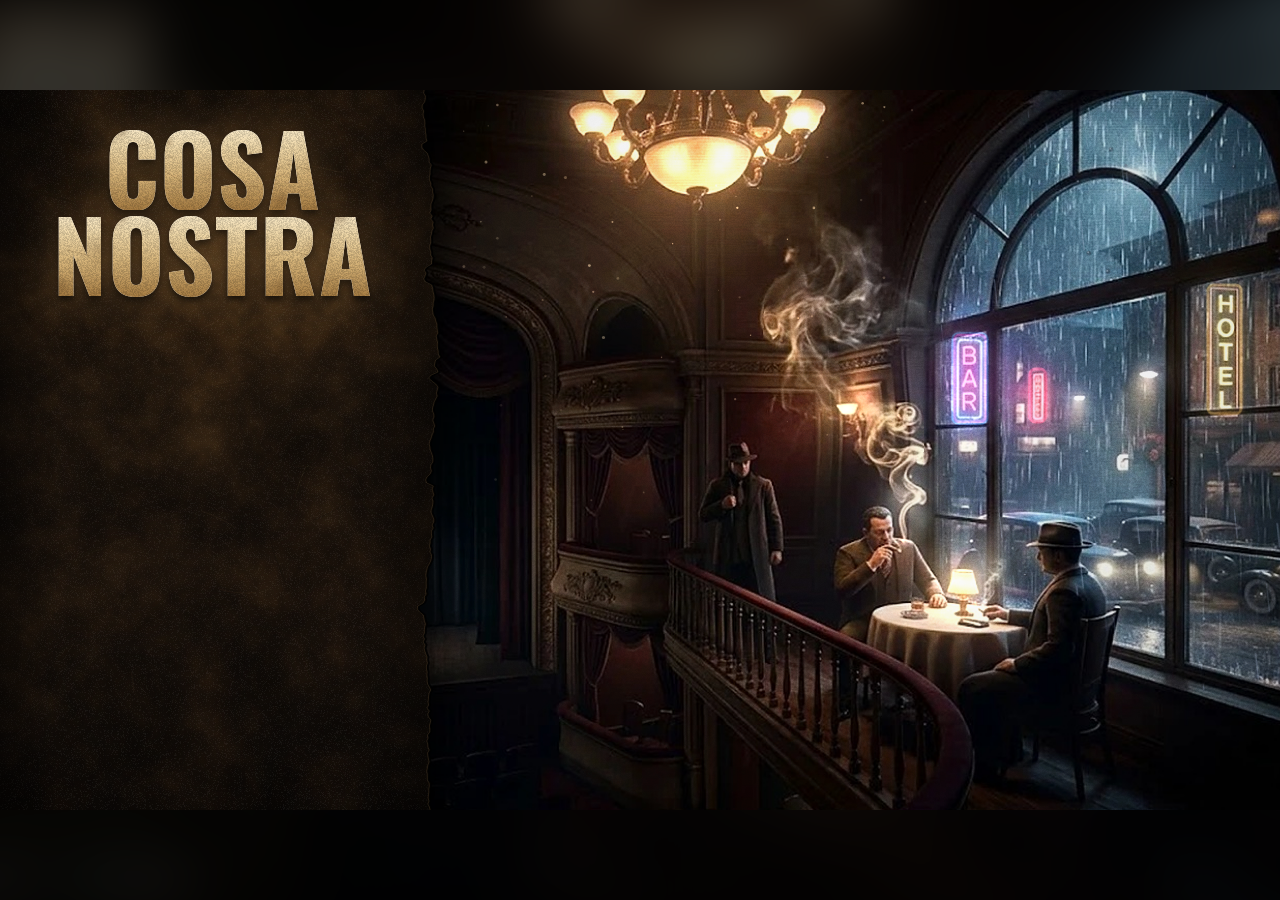
==== main-menu/index.html @ 6d752eb7 "Add animated HTML main menu based on the Cosa Nostra concept Standalone HTML/CSS/JS menu (no build s" ====
<!doctype html>
<html lang="en">
<head>
  <meta charset="utf-8">
  <meta name="viewport" content="width=device-width, initial-scale=1">
  <title>Cosa Nostra</title>
  <link rel="preload" href="assets/background.jpg" as="image">
  <link rel="stylesheet" href="css/menu.css">
</head>
<body>
  <div id="viewport">
    <div id="backdrop" aria-hidden="true"></div>

    <div id="stage" class="is-loading">
      <canvas id="scene" aria-hidden="true"></canvas>

      <aside id="panel">
        <canvas id="panel-bg" aria-hidden="true"></canvas>

        <header class="brand">
          <h1 class="title" id="title"></h1>
          <p class="subtitle" id="subtitle"></p>
        </header>

        <nav class="menu" id="menu" aria-label="Main menu">
          <div class="page-heading" id="page-heading" aria-hidden="true"></div>
          <div class="highlight" id="highlight" aria-hidden="true">
            <span class="hl-glow"></span>
            <span class="hl-line hl-top"></span>
            <span class="hl-line hl-bottom"></span>
            <span class="hl-shine"></span>
            <span class="hl-chevrons">
              <svg viewBox="0 0 30 20" width="30" height="20">
                <path class="chev chev-1" d="M2 3 L10 10 L2 17" />
                <path class="chev chev-2" d="M13 3 L21 10 L13 17" />
              </svg>
            </span>
          </div>
          <div class="items" id="items" role="menu"></div>
        </nav>

        <div class="toast" id="toast" role="status" aria-live="polite"></div>

        <footer class="hints" id="hints"></footer>
      </aside>

      <canvas id="fx" aria-hidden="true"></canvas>

      <div class="modal" id="modal" role="dialog" aria-modal="true" aria-labelledby="modal-title" hidden>
        <div class="modal-card">
          <span class="hl-line hl-top"></span>
          <h2 id="modal-title"></h2>
          <p id="modal-text"></p>
          <div class="modal-actions" id="modal-actions"></div>
          <span class="hl-line hl-bottom"></span>
        </div>
      </div>

      <div class="fade" id="fade" aria-hidden="true"></div>
    </div>
  </div>

  <script src="js/menu.config.js"></script>
  <script src="js/scene.js"></script>
  <script src="js/menu.js"></script>
  <script>
    /* ---------------------------------------------------------------
       HOOK YOUR GAME UP HERE
       CosaMenu.on(action, handler) runs when a button with that
       action is picked. The menu blinks, fades to black, then calls
       your handler. Return CosaMenu.BACK (or call CosaMenu.show())
       to bring the menu back afterwards.

       Actions with no handler show the "Coming soon" toast instead.
       The two below are placeholders: replace them with your game.
       --------------------------------------------------------------- */
    CosaMenu.on("start-game", function () {
      // e.g. window.location.href = "game.html";
      return CosaMenu.placeholder("Start Game", "Your game starts here.");
    });

    CosaMenu.on("load-game", function () {
      return CosaMenu.placeholder("Load Game", "Your save slots go here.");
    });
  </script>
</body>
</html>
---- main-menu/css/menu.css ----
/* =====================================================================
   COSA NOSTRA — MAIN MENU STYLES
   Colours come from menu.config.js (theme) and are set as variables
   on :root at startup. The defaults below are only a fallback.
   ===================================================================== */

@font-face { font-family: "Oswald"; font-weight: 400; font-display: block; src: url("../assets/fonts/Oswald-Regular.ttf") format("truetype"); }
@font-face { font-family: "Oswald"; font-weight: 500; font-display: block; src: url("../assets/fonts/Oswald-Medium.ttf") format("truetype"); }
@font-face { font-family: "Oswald"; font-weight: 600; font-display: block; src: url("../assets/fonts/Oswald-SemiBold.ttf") format("truetype"); }
@font-face { font-family: "Oswald"; font-weight: 700; font-display: block; src: url("../assets/fonts/Oswald-Bold.ttf") format("truetype"); }

:root {
  --gold: #e8c27a;
  --gold-bright: #fff1c9;
  --gold-deep: #9b7135;
  --text: #d9c7a3;
  --text-dim: #8a7c63;
  --panel: #120d09;
  --panel-w: 440px;
  --item-h: 46px;
  --hl-w: 280px;
  --hl-y: 0px;
  --grunge: none;
  --font: "Oswald", "Bebas Neue", "Arial Narrow", "Roboto Condensed", Impact, sans-serif;
}

* { box-sizing: border-box; }

html, body {
  margin: 0;
  height: 100%;
  background: #000;
  overflow: hidden;
  color: var(--text);
  font-family: var(--font);
  -webkit-user-select: none;
  user-select: none;
  -webkit-font-smoothing: antialiased;
}

body.hide-cursor, body.hide-cursor * { cursor: none !important; }

/* ---------------- viewport & stage ---------------- */
#viewport {
  position: fixed;
  inset: 0;
  overflow: hidden;
  background: #000;
}

#backdrop {
  position: absolute;
  inset: -60px;
  background: #000 url("../assets/background.jpg") center / cover no-repeat;
  filter: blur(30px) brightness(0.3) saturate(0.8);
}

#stage {
  position: absolute;
  left: 50%;
  top: 50%;
  width: 1280px;
  height: 720px;
  transform-origin: 50% 50%;
  transform: translate(-50%, -50%) scale(var(--scale, 1));
  overflow: hidden;
  background: #050403;
}

#scene, #fx {
  position: absolute;
  left: 0;
  top: 0;
  width: 1280px;
  height: 720px;
}

#fx { pointer-events: none; z-index: 20; }

/* ---------------- left panel ---------------- */
#panel {
  position: absolute;
  left: 0;
  top: 0;
  width: var(--panel-w);
  height: 720px;
  z-index: 10;
}

#panel-bg {
  position: absolute;
  left: 0;
  top: 0;
  width: calc(var(--panel-w) + 90px);
  height: 720px;
  pointer-events: none;
}

.brand {
  position: absolute;
  top: 34px;
  left: 0;
  width: 100%;
  text-align: center;
  padding-right: 14px;
  pointer-events: none;
}

.title {
  margin: 0;
  font-weight: 700;
  text-transform: uppercase;
}

.title .line {
  display: block;
  font-size: 96px;
  line-height: 0.9;
  letter-spacing: 0.012em;
  color: transparent;
  background-image:
    linear-gradient(100deg, transparent 44%, rgba(255, 249, 228, 0.95) 50%, transparent 56%),
    var(--grunge),
    linear-gradient(180deg, #fff6dc 0%, #f2deb2 28%, #dcbd84 58%, #a88046 100%);
  background-size: 300% 100%, 220px 220px, 100% 100%;
  background-position: 100% 0, 0 0, 0 0;
  background-repeat: no-repeat, repeat, no-repeat;
  background-blend-mode: screen, multiply, normal;
  -webkit-background-clip: text;
  background-clip: text;
  filter:
    drop-shadow(0 0 20px rgba(255, 186, 102, 0.26))
    drop-shadow(0 4px 3px rgba(0, 0, 0, 0.85));
}

.title .line:nth-child(1) { --shine-delay: 0s; }
.title .line:nth-child(2) { --shine-delay: 0.18s; }
.title .line:nth-child(3) { --shine-delay: 0.36s; }

.ready .title .line {
  animation: title-shine 8s cubic-bezier(0.5, 0, 0.3, 1) var(--shine-delay) infinite;
}

@keyframes title-shine {
  0%, 74% { background-position: 100% 0, 0 0, 0 0; }
  100%    { background-position: 0% 0, 0 0, 0 0; }
}

.subtitle {
  margin: 12px 0 0;
  font-size: 25px;
  font-weight: 500;
  line-height: 1;
  letter-spacing: 0.02em;
  text-transform: uppercase;
  color: #dcc9a0;
  text-shadow: 0 0 12px rgba(255, 196, 120, 0.18), 0 2px 3px rgba(0, 0, 0, 0.9);
}

/* ---------------- menu ---------------- */
.menu {
  position: absolute;
  left: 0;
  top: 276px;               /* menu.js MENU_TOP */
  width: 100%;
  padding-right: 14px;
}

.items:focus, .items:focus-visible { outline: none; }

.items {
  position: relative;
  z-index: 2;
}

.page-heading {
  position: absolute;
  top: -32px;
  left: 0;
  right: 14px;
  display: flex;
  align-items: center;
  justify-content: center;
  gap: 14px;
  font-size: 16px;
  font-weight: 500;
  letter-spacing: 0.32em;
  text-transform: uppercase;
  color: var(--gold);
  opacity: 0;
  transform: translateY(6px);
  transition: opacity 0.35s, transform 0.35s;
}

.page-heading::before,
.page-heading::after {
  content: "";
  width: 46px;
  height: 1px;
  background: linear-gradient(90deg, transparent, var(--gold));
}
.page-heading::after { transform: scaleX(-1); }
.page-heading.is-visible { opacity: 1; transform: none; }

.item {
  display: block;
  width: 100%;
  height: var(--item-h);
  margin: 0;
  padding: 0;
  border: 0;
  background: none;
  font-family: var(--font);
  font-size: 30px;
  font-weight: 600;
  line-height: var(--item-h);
  text-transform: uppercase;
  text-align: center;
  color: var(--text);
  cursor: pointer;
  outline: none;
  -webkit-tap-highlight-color: transparent;
}

.item .label {
  display: inline-block;
  letter-spacing: 0.035em;
  text-shadow: 0 2px 4px rgba(0, 0, 0, 0.95), 0 0 1px rgba(0, 0, 0, 0.8);
  transition:
    color 0.2s ease,
    transform 0.32s cubic-bezier(0.2, 1.4, 0.4, 1),
    letter-spacing 0.32s cubic-bezier(0.2, 1, 0.3, 1),
    text-shadow 0.25s ease,
    opacity 0.25s ease;
}

.item.is-active .label {
  color: var(--gold-bright);
  transform: scale(1.07);
  letter-spacing: 0.06em;
  text-shadow:
    0 0 14px rgba(255, 214, 140, 0.55),
    0 0 30px rgba(255, 180, 90, 0.25),
    0 2px 4px rgba(0, 0, 0, 0.95);
}

.item.is-disabled .label { color: var(--text-dim); opacity: 0.55; }
.item.is-disabled.is-active .label {
  color: #bdae91;
  opacity: 0.8;
  text-shadow: 0 2px 4px rgba(0, 0, 0, 0.95);
}

.item.is-blinking .label { animation: item-blink var(--blink-time, 0.11s) steps(1, end) var(--blink-count, 4); }

@keyframes item-blink {
  0%   { opacity: 1; color: #fff; text-shadow: 0 0 18px rgba(255, 230, 170, 0.95), 0 0 40px rgba(255, 190, 100, 0.6); }
  50%  { opacity: 0.12; }
  100% { opacity: 1; }
}

.item.is-shaking .label { animation: shake 0.42s cubic-bezier(0.36, 0.07, 0.19, 0.97); }

@keyframes shake {
  10%, 90% { transform: translateX(-2px); }
  20%, 80% { transform: translateX(4px); }
  30%, 50%, 70% { transform: translateX(-7px); }
  40%, 60% { transform: translateX(7px); }
}

/* intro / page transition states for items */
.items .item {
  opacity: 0;
  transform: translateX(-18px);
  transition: opacity 0.45s ease, transform 0.55s cubic-bezier(0.2, 1, 0.3, 1);
  transition-delay: calc(var(--i, 0) * 60ms);
}
.show-items .items .item { opacity: 1; transform: none; }
.items.is-leaving .item {
  opacity: 0;
  transform: translateX(-24px);
  transition-duration: 0.22s, 0.22s;
  transition-delay: calc(var(--i, 0) * 25ms);
}
.items.is-entering .item {
  opacity: 0;
  transform: translateX(24px);
  transition: none;
}

/* ---------------- highlight bar ---------------- */
.highlight {
  position: absolute;
  z-index: 1;
  top: 0;
  left: calc(50% - 7px - var(--hl-w) / 2);
  width: var(--hl-w);
  height: var(--item-h);
  transform: translateY(var(--hl-y));
  opacity: 0;
  pointer-events: none;
  transition:
    transform 0.34s cubic-bezier(0.22, 1.25, 0.36, 1),
    left 0.3s cubic-bezier(0.22, 1, 0.36, 1),
    width 0.3s cubic-bezier(0.22, 1, 0.36, 1),
    opacity 0.3s ease,
    filter 0.3s ease;
}

.show-highlight .highlight { opacity: 1; }
.highlight.is-hidden { opacity: 0 !important; }
.highlight.is-disabled { filter: grayscale(0.85) brightness(0.7); }

.hl-glow {
  position: absolute;
  inset: -6px -10px;
  background:
    radial-gradient(ellipse 46% 62% at 50% 50%, rgba(232, 194, 122, 0.32), rgba(232, 194, 122, 0.09) 62%, transparent 78%),
    linear-gradient(90deg, transparent 0%, rgba(42, 27, 10, 0.88) 16%, rgba(60, 40, 15, 0.92) 50%, rgba(42, 27, 10, 0.88) 84%, transparent 100%);
  animation: hl-breathe 3.2s ease-in-out infinite;
}

@keyframes hl-breathe {
  0%, 100% { opacity: 0.86; }
  50%      { opacity: 1; }
}

.hl-line {
  position: absolute;
  left: 0;
  right: 0;
  height: 1.5px;
  background: linear-gradient(90deg,
    transparent 0%, var(--gold-deep) 14%, var(--gold) 34%, var(--gold-bright) 50%,
    var(--gold) 66%, var(--gold-deep) 86%, transparent 100%);
  box-shadow: 0 0 8px rgba(232, 194, 122, 0.55);
}
.hl-top { top: -1px; }
.hl-bottom { bottom: -1px; }

/* lens flare sitting on each hairline */
.hl-line::after {
  content: "";
  position: absolute;
  left: 50%;
  top: 50%;
  width: 70px;
  height: 5px;
  transform: translate(-50%, -50%);
  border-radius: 50%;
  background: radial-gradient(ellipse at center, rgba(255, 246, 220, 0.95), rgba(255, 210, 140, 0.35) 45%, transparent 72%);
  animation: flare 3.2s ease-in-out infinite;
}
.hl-bottom::after { animation-delay: -1.6s; }

@keyframes flare {
  0%, 100% { opacity: 0.55; transform: translate(-50%, -50%) scaleX(0.8); }
  50%      { opacity: 1;    transform: translate(-50%, -50%) scaleX(1.15); }
}

.hl-shine {
  position: absolute;
  inset: 0;
  overflow: hidden;
}
.hl-shine::before {
  content: "";
  position: absolute;
  top: -10%;
  bottom: -10%;
  left: -40%;
  width: 30%;
  transform: skewX(-22deg) translateX(-100%);
  background: linear-gradient(90deg, transparent, rgba(255, 240, 205, 0.32), transparent);
  opacity: 0;
}
.highlight.ignite .hl-shine::before { animation: shine-sweep 0.7s cubic-bezier(0.3, 0, 0.2, 1) 0.06s both; }

@keyframes shine-sweep {
  0%   { opacity: 1; transform: skewX(-22deg) translateX(-100%); }
  100% { opacity: 1; transform: skewX(-22deg) translateX(560%); }
}

/* the "bulb warming up" flicker each time the selection moves */
.highlight.ignite .hl-glow,
.highlight.ignite .hl-line { animation: ignite 0.42s linear both; }

@keyframes ignite {
  0%   { opacity: 0.15; }
  12%  { opacity: 1; }
  20%  { opacity: 0.3; }
  32%  { opacity: 1; }
  42%  { opacity: 0.6; }
  56%  { opacity: 1; }
  100% { opacity: 1; }
}

/* rapid blink when an item is picked */
.highlight.blink .hl-glow,
.highlight.blink .hl-line,
.highlight.blink .hl-chevrons { animation: hl-blink var(--blink-time, 0.11s) steps(1, end) var(--blink-count, 4); }

@keyframes hl-blink {
  0%   { opacity: 1; filter: brightness(1.9); }
  50%  { opacity: 0.08; filter: none; }
  100% { opacity: 1; }
}

.hl-chevrons {
  position: absolute;
  right: -30px;
  top: 50%;
  width: 30px;
  height: 20px;
  margin-top: -10px;
  filter: drop-shadow(0 0 5px rgba(255, 200, 110, 0.75));
}
.hl-chevrons svg { display: block; overflow: visible; }
.chev {
  fill: none;
  stroke: var(--gold);
  stroke-width: 3.2;
  stroke-linecap: round;
  stroke-linejoin: round;
  animation: chev 1.1s ease-in-out infinite;
}
.chev-2 { stroke: var(--gold-bright); animation-delay: 0.14s; }

@keyframes chev {
  0%, 100% { transform: translateX(0);   opacity: 0.55; }
  50%      { transform: translateX(4px); opacity: 1; }
}

.highlight.is-disabled .hl-chevrons { display: none; }

/* ---------------- toast ---------------- */
.toast {
  position: absolute;
  left: 0;
  right: 14px;
  bottom: 90px;
  display: flex;
  align-items: center;
  justify-content: center;
  gap: 14px;
  font-size: 17px;
  font-weight: 500;
  letter-spacing: 0.28em;
  text-transform: uppercase;
  color: var(--gold);
  text-shadow: 0 0 10px rgba(232, 194, 122, 0.4), 0 2px 3px #000;
  opacity: 0;
  transform: translateY(8px);
  transition: opacity 0.3s ease, transform 0.4s cubic-bezier(0.2, 1, 0.3, 1);
  pointer-events: none;
}
.toast::before,
.toast::after {
  content: "";
  width: 34px;
  height: 1px;
  background: linear-gradient(90deg, transparent, var(--gold));
}
.toast::after { transform: scaleX(-1); }
.toast.is-visible { opacity: 1; transform: none; }
.toast.is-error { color: #e09a7a; }

/* ---------------- key hints ---------------- */
.hints {
  position: absolute;
  left: 0;
  right: 14px;
  bottom: 38px;
  display: flex;
  justify-content: center;
  align-items: center;
  gap: 20px;
  opacity: 0;
  transform: translateY(10px);
  transition: opacity 0.6s ease, transform 0.6s cubic-bezier(0.2, 1, 0.3, 1);
}
.show-hints .hints { opacity: 1; transform: none; }

.hint {
  display: flex;
  align-items: center;
  gap: 8px;
  padding: 4px 2px;
  border: 0;
  background: none;
  font-family: var(--font);
  font-size: 17px;
  font-weight: 500;
  letter-spacing: 0.06em;
  text-transform: uppercase;
  color: var(--text);
  text-shadow: 0 2px 3px #000;
  cursor: default;
  outline: none;
}
.hint[data-action="select"], .hint[data-action="back"] { cursor: pointer; }
.hint[data-action="select"]:hover .hint-label,
.hint[data-action="back"]:hover .hint-label { color: var(--gold-bright); }

.hint-keys { display: flex; gap: 4px; }

.key {
  display: inline-flex;
  align-items: center;
  justify-content: center;
  min-width: 25px;
  height: 25px;
  padding: 0 7px;
  border-radius: 5px;
  font-size: 12.5px;
  font-weight: 600;
  letter-spacing: 0.04em;
  color: #f3e3bf;
  background: linear-gradient(180deg, #4a3a25 0%, #2b2014 55%, #1c140b 100%);
  border: 1px solid rgba(232, 194, 122, 0.55);
  border-bottom-width: 3px;
  border-bottom-color: rgba(120, 88, 42, 0.9);
  box-shadow:
    inset 0 1px 0 rgba(255, 236, 196, 0.25),
    0 0 10px rgba(232, 194, 122, 0.12),
    0 2px 4px rgba(0, 0, 0, 0.7);
  text-shadow: 0 1px 1px #000;
  transition: transform 0.08s, border-bottom-width 0.08s, box-shadow 0.15s, color 0.15s;
}
.key.is-pressed {
  transform: translateY(2px);
  border-bottom-width: 1px;
  color: #fff;
  box-shadow: inset 0 1px 0 rgba(255, 236, 196, 0.35), 0 0 16px rgba(255, 200, 110, 0.55);
}

/* ---------------- modal ---------------- */
.modal {
  position: absolute;
  inset: 0;
  z-index: 30;
  display: grid;
  place-items: center;
  background: radial-gradient(ellipse at center, rgba(0, 0, 0, 0.55), rgba(0, 0, 0, 0.85));
  opacity: 0;
  transition: opacity 0.3s ease;
}
.modal[hidden] { display: none; }
.modal.is-open { opacity: 1; }

.modal-card {
  position: relative;
  width: 560px;
  padding: 44px 50px 38px;
  text-align: center;
  background:
    radial-gradient(ellipse at 50% 0%, rgba(232, 194, 122, 0.12), transparent 70%),
    linear-gradient(180deg, rgba(30, 21, 12, 0.97), rgba(14, 10, 6, 0.97));
  box-shadow: 0 30px 80px rgba(0, 0, 0, 0.8);
  transform: scale(0.94) translateY(10px);
  transition: transform 0.4s cubic-bezier(0.2, 1.3, 0.4, 1);
}
.modal.is-open .modal-card { transform: none; }

.modal-card h2 {
  margin: 0;
  font-size: 46px;
  font-weight: 700;
  line-height: 1.05;
  text-transform: uppercase;
  letter-spacing: 0.02em;
  color: transparent;
  background: linear-gradient(180deg, #fff6dc, #dcbd84 60%, #a88046);
  -webkit-background-clip: text;
  background-clip: text;
  filter: drop-shadow(0 3px 2px rgba(0, 0, 0, 0.8));
}
.modal-card p {
  margin: 14px 0 30px;
  font-size: 20px;
  font-weight: 400;
  letter-spacing: 0.03em;
  color: var(--text);
}

.modal-actions { display: flex; justify-content: center; gap: 22px; }

.modal-btn {
  position: relative;
  min-width: 170px;
  height: 50px;
  padding: 0 28px;
  border: 0;
  background: none;
  font-family: var(--font);
  font-size: 26px;
  font-weight: 600;
  letter-spacing: 0.05em;
  text-transform: uppercase;
  color: var(--text);
  cursor: pointer;
  outline: none;
  text-shadow: 0 2px 3px #000;
  transition: color 0.2s;
}
.modal-btn::before,
.modal-btn::after {
  content: "";
  position: absolute;
  left: 0;
  right: 0;
  height: 1.5px;
  background: linear-gradient(90deg, transparent, var(--gold) 30%, var(--gold-bright) 50%, var(--gold) 70%, transparent);
  box-shadow: 0 0 8px rgba(232, 194, 122, 0.55);
  opacity: 0;
  transform: scaleX(0.4);
  transition: opacity 0.25s, transform 0.35s cubic-bezier(0.2, 1.2, 0.4, 1);
}
.modal-btn::before { top: 0; }
.modal-btn::after { bottom: 0; }
.modal-btn.is-active {
  color: var(--gold-bright);
  background: radial-gradient(ellipse 50% 70% at 50% 50%, rgba(232, 194, 122, 0.26), transparent 80%);
  text-shadow: 0 0 14px rgba(255, 214, 140, 0.55), 0 2px 3px #000;
}
.modal-btn.is-active::before,
.modal-btn.is-active::after { opacity: 1; transform: none; }
.modal-btn.is-blinking { animation: item-blink 0.1s steps(1, end) 3; }

.modal-card > .hl-line { left: 30px; right: 30px; }

/* ---------------- placeholder screen ---------------- */
.placeholder {
  position: absolute;
  inset: 0;
  z-index: 40;
  display: flex;
  flex-direction: column;
  align-items: center;
  justify-content: center;
  gap: 16px;
  background: radial-gradient(ellipse at center, #17110a, #000 75%);
  opacity: 0;
  transition: opacity 0.6s ease;
}
.placeholder.is-open { opacity: 1; }
.placeholder h2 {
  margin: 0;
  font-size: 64px;
  font-weight: 700;
  text-transform: uppercase;
  color: transparent;
  background: linear-gradient(180deg, #fff6dc, #dcbd84 60%, #a88046);
  -webkit-background-clip: text;
  background-clip: text;
}
.placeholder p { margin: 0; font-size: 22px; color: var(--text); letter-spacing: 0.04em; }
.placeholder .hint { margin-top: 30px; }

/* ---------------- fade ---------------- */
.fade {
  position: absolute;
  inset: 0;
  z-index: 50;
  background: #000;
  opacity: 1;
  pointer-events: none;
  transition: opacity var(--fade-time, 0.7s) ease;
}
.fade.is-clear { opacity: 0; }

/* ---------------- intro states ---------------- */
#panel { opacity: 0; transform: translateX(-36px); transition: opacity 0.9s ease, transform 1.1s cubic-bezier(0.2, 1, 0.3, 1); }
.show-panel #panel { opacity: 1; transform: none; }

.title .line {
  opacity: 0;
  letter-spacing: 0.22em;
  transition: opacity 1s ease, letter-spacing 1.4s cubic-bezier(0.16, 1, 0.3, 1);
}
.show-title1 .title .line:nth-child(1),
.show-title2 .title .line:nth-child(n+2) { opacity: 1; letter-spacing: 0.012em; }

.subtitle { opacity: 0; transform: translateY(6px); transition: opacity 0.9s ease, transform 0.9s ease; }
.show-subtitle .subtitle { opacity: 1; transform: none; }

/* skipping the intro: everything snaps in quickly */
.instant #panel,
.instant .title .line,
.instant .subtitle,
.instant .hints,
.instant .items .item { transition-duration: 0.25s !important; transition-delay: 0s !important; }

/* ---------------- reduced motion ---------------- */
@media (prefers-reduced-motion: reduce) {
  .hl-glow, .hl-line::after, .chev,
  .ready .title .line { animation: none !important; }
  .highlight { transition-duration: 0.12s; }
}
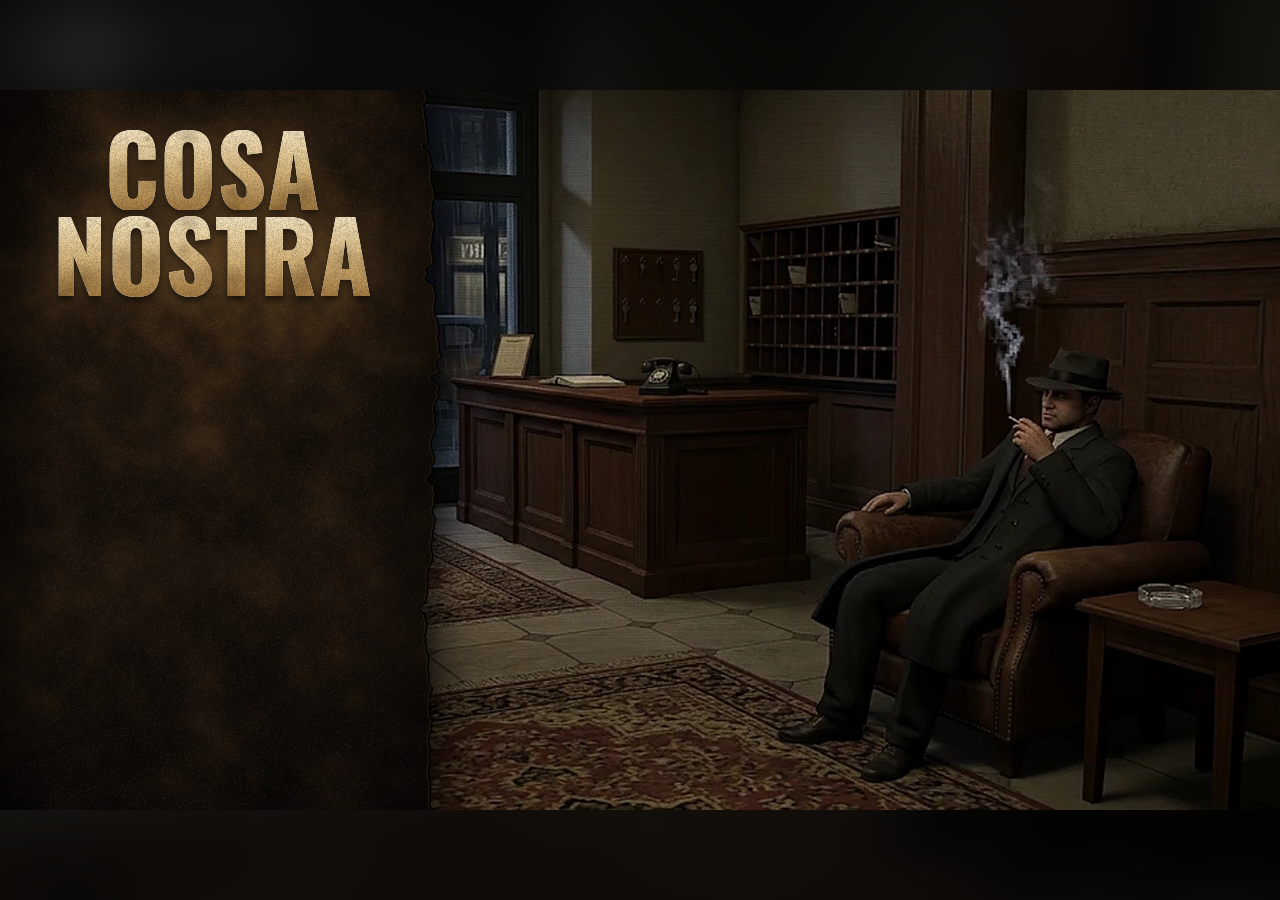
==== commit 7510eebe: "Add the Options screen from the case-file concept - Clean the concept art: remove the baked-in text," ====
--- a/main-menu/index.html
+++ b/main-menu/index.html
@@ -6,6 +6,7 @@
   <title>Cosa Nostra</title>
   <link rel="preload" href="assets/background.jpg" as="image">
   <link rel="stylesheet" href="css/menu.css">
+  <link rel="stylesheet" href="css/options.css">
 </head>
 <body>
   <div id="viewport">
@@ -63,6 +64,7 @@
   <script src="js/menu.config.js"></script>
   <script src="js/scene.js"></script>
   <script src="js/menu.js"></script>
+  <script src="js/options.js"></script>
   <script>
     /* ---------------------------------------------------------------
        HOOK YOUR GAME UP HERE
--- a/main-menu/css/menu.css
+++ b/main-menu/css/menu.css
@@ -65,6 +65,17 @@
   transform: translate(-50%, -50%) scale(var(--scale, 1));
   overflow: hidden;
   background: #050403;
+}
+
+.bg-video {
+  position: absolute;
+  left: 0;
+  top: 0;
+  width: 1280px;
+  height: 720px;
+  object-fit: cover;
+  transform-origin: 50% 50%;
+  pointer-events: none;
 }
 
 #scene, #fx {
--- a/main-menu/css/options.css
+++ b/main-menu/css/options.css
@@ -0,0 +1,252 @@
+/* =====================================================================
+   COSA NOSTRA — OPTIONS SCREEN
+   A case-file sheet on the desk. Positions are on the 1280 x 720 stage
+   and line up with the blank paper in assets/options/desk.jpg.
+   ===================================================================== */
+
+@font-face { font-family: "Rokkitt"; font-weight: 100 900; font-display: block; src: url("../assets/fonts/Rokkitt.ttf") format("truetype"); }
+@font-face { font-family: "Covered By Your Grace"; font-display: block; src: url("../assets/fonts/CoveredByYourGrace.ttf") format("truetype"); }
+
+:root {
+  --opt-ink: #1f1b16;
+  --opt-gold: #a2823f;
+  --opt-gold-hi: #e9cf87;
+  --opt-red: #a92f27;
+  --opt-type: "Rokkitt", "Courier Prime", "Courier New", serif;
+  --opt-hand: "Covered By Your Grace", "Segoe Print", "Bradley Hand", cursive;
+}
+
+.options {
+  position: absolute;
+  inset: 0;
+  z-index: 45;              /* above the menu, below the fade (50) */
+  overflow: hidden;
+  background: #120c07;
+  font-family: var(--opt-type);
+  color: var(--opt-ink);
+}
+.options[hidden] { display: none; }
+
+.opt-scene {
+  position: absolute;
+  left: 0;
+  top: 0;
+  width: 1280px;
+  height: 720px;
+}
+
+/* the sheet of paper (matches the blank paper in the background) */
+.opt-sheet {
+  position: absolute;
+  left: 438px;
+  top: 188px;
+  width: 417px;
+  height: 414px;
+}
+
+/* ---------------- handwritten title ---------------- */
+.opt-title {
+  position: absolute;
+  left: 0;
+  right: 0;
+  top: 2px;
+  margin: 0;
+  text-align: center;
+  font-family: var(--opt-hand);
+  font-weight: 400;
+  font-size: 44px;
+  line-height: 60px;
+  letter-spacing: 0.04em;
+  color: #15120f;
+  -webkit-text-stroke: 0.7px #15120f;
+  mix-blend-mode: multiply;
+  clip-path: inset(0 100% 0 0);
+}
+.opt-title .cap { font-size: 64px; }
+.opt-title.is-written { clip-path: inset(0 0 0 0); transition: clip-path 0.9s cubic-bezier(0.55, 0.1, 0.35, 1); }
+
+.opt-underline {
+  position: absolute;
+  left: 104px;
+  top: 58px;
+  width: 210px;
+  height: 14px;
+  overflow: visible;
+  mix-blend-mode: multiply;
+}
+.opt-underline { clip-path: inset(0 100% 0 0); }
+.opt-underline path { fill: var(--opt-red); opacity: 0.92; }
+.opt-underline.is-drawn { clip-path: inset(0 -4px 0 0); transition: clip-path 0.45s cubic-bezier(0.6, 0, 0.3, 1) 0.75s; }
+
+/* ---------------- rows ---------------- */
+.opt-row {
+  position: absolute;
+  left: 57px;
+  width: 306px;
+  font-size: 28px;
+  font-weight: 600;
+  line-height: 26px;
+  letter-spacing: 0;
+  text-transform: uppercase;
+  white-space: nowrap;
+  cursor: pointer;
+  opacity: 0;
+  transform: translateY(4px);
+  transition: opacity 0.45s ease, transform 0.5s ease;
+  transition-delay: calc(var(--i) * 70ms + 0.5s);
+}
+.options.is-open .opt-row { opacity: 1; transform: none; }
+
+.opt-row .ink { mix-blend-mode: multiply; }
+.opt-row.is-centered { text-align: center; }
+.opt-row .value { color: var(--opt-gold); display: inline-block; }
+/* on the gold plaque, values switch to a deeper gold so they stay readable */
+.opt-row.is-active .value,
+.opt-row.is-active .opt-choice.is-on { color: #6e4f17; }
+.opt-row .value.is-pop { animation: opt-pop 0.28s cubic-bezier(0.2, 1.6, 0.4, 1); }
+@keyframes opt-pop { 0% { transform: scale(1.18); } 100% { transform: scale(1); } }
+
+.opt-choice { cursor: pointer; transition: color 0.18s ease; }
+.opt-choice.is-on { color: var(--opt-gold); }
+.opt-choice:hover { text-decoration: underline; text-decoration-thickness: 1px; text-underline-offset: 3px; }
+
+/* volume bars */
+.opt-bar {
+  position: relative;
+  height: 12px;
+  margin-top: 10px;
+  border-radius: 3px;
+  background: linear-gradient(180deg, #c9c2b2, #aaa292);
+  box-shadow:
+    inset 0 0 0 1px rgba(40, 32, 22, 0.85),
+    inset 0 2px 2px rgba(0, 0, 0, 0.18),
+    0 1px 0 rgba(255, 255, 255, 0.35);
+  cursor: pointer;
+}
+.opt-bar .fill {
+  position: absolute;
+  left: 1px;
+  top: 1px;
+  bottom: 1px;
+  width: 0;
+  border-radius: 2px 0 0 2px;
+  background:
+    linear-gradient(180deg, rgba(255, 246, 214, 0.45), rgba(255, 246, 214, 0) 45%, rgba(60, 40, 10, 0.18)),
+    linear-gradient(90deg, #6f5528 0%, #9a7a3c 30%, #c9a85e 70%, #ecd28c 100%);
+  transition: width 0.14s ease-out;
+}
+.opt-bar .fill.is-full { border-radius: 2px; }
+
+/* ---------------- selection plaque ---------------- */
+.opt-plaque {
+  position: absolute;
+  left: 40px;
+  width: 345px;
+  top: 0;
+  height: 42px;
+  border-radius: 7px;
+  background:
+    radial-gradient(ellipse 60% 70% at 50% 45%, rgba(255, 246, 215, 0.5), rgba(255, 246, 215, 0) 70%),
+    linear-gradient(180deg, #e0d4ae 0%, #d0c08f 45%, #b9a674 100%);
+  box-shadow:
+    inset 0 0 0 1.5px rgba(122, 96, 48, 0.75),
+    inset 0 2px 3px rgba(255, 250, 225, 0.6),
+    inset 0 -3px 6px rgba(110, 84, 36, 0.25),
+    0 2px 6px rgba(60, 40, 15, 0.25);
+  opacity: 0;
+  transition:
+    transform 0.32s cubic-bezier(0.22, 1.2, 0.36, 1),
+    height 0.28s cubic-bezier(0.22, 1, 0.36, 1),
+    opacity 0.3s ease;
+  pointer-events: none;
+}
+.options.is-ready .opt-plaque { opacity: 1; }
+.opt-plaque.ignite { animation: opt-ignite 0.4s linear; }
+@keyframes opt-ignite {
+  0% { opacity: 0.25; } 15% { opacity: 1; } 25% { opacity: 0.45; } 40% { opacity: 1; } 55% { opacity: 0.75; } 70%, 100% { opacity: 1; }
+}
+.opt-plaque.blink { animation: opt-blink 0.11s steps(1, end) 4; }
+@keyframes opt-blink { 0% { opacity: 1; filter: brightness(1.25); } 50% { opacity: 0.15; } 100% { opacity: 1; } }
+
+/* gold pointer to the left of the plaque */
+.opt-arrow {
+  position: absolute;
+  left: -22px;
+  top: 50%;
+  width: 34px;
+  height: 30px;
+  margin-top: -15px;
+  overflow: visible;
+  animation: opt-arrow 1.1s ease-in-out infinite;
+}
+@keyframes opt-arrow { 0%, 100% { transform: translateX(0); } 50% { transform: translateX(4px); } }
+
+/* "coming soon" rubber stamp */
+.opt-stamp {
+  position: absolute;
+  right: 6px;
+  top: 0;
+  padding: 3px 10px 1px;
+  border: 3px solid var(--opt-red);
+  border-radius: 4px;
+  font-family: var(--opt-type);
+  font-weight: 800;
+  font-size: 22px;
+  letter-spacing: 0.06em;
+  color: var(--opt-red);
+  text-transform: uppercase;
+  opacity: 0;
+  pointer-events: none;
+  transform: rotate(-9deg) scale(1.7);
+  background: rgba(246, 240, 226, 0.55);
+  -webkit-mask-image: var(--stamp-grunge);
+  mask-image: var(--stamp-grunge);
+  -webkit-mask-size: 100% 100%;
+  mask-size: 100% 100%;
+}
+.opt-stamp.is-down {
+  animation: opt-stamp 1.9s ease forwards;
+}
+@keyframes opt-stamp {
+  0%   { opacity: 0; transform: rotate(-9deg) scale(1.7); }
+  12%  { opacity: 0.9; transform: rotate(-9deg) scale(0.96); }
+  18%  { transform: rotate(-9deg) scale(1); }
+  75%  { opacity: 0.9; }
+  100% { opacity: 0; transform: rotate(-9deg) scale(1); }
+}
+
+/* ---------------- key hints on the desk ---------------- */
+.opt-hints {
+  position: absolute;
+  left: 0;
+  right: 0;
+  top: 676px;
+  display: flex;
+  justify-content: center;
+  gap: 26px;
+  opacity: 0;
+  transition: opacity 0.6s ease 0.9s;
+}
+.options.is-open .opt-hints { opacity: 1; }
+.opt-hints .hint {
+  font-family: var(--opt-type);
+  font-size: 19px;
+  font-weight: 600;
+  letter-spacing: 0.06em;
+  color: #ddd2bd;
+  text-shadow: 0 2px 3px rgba(0, 0, 0, 0.9);
+}
+
+/* room light from the desk lamp: dims the whole screen when the lamp flickers */
+.opt-shade {
+  position: absolute;
+  inset: 0;
+  pointer-events: none;
+  background: radial-gradient(ellipse 120% 110% at 85% 15%, rgba(0, 0, 0, 0.55), #000 80%);
+  opacity: 0;
+}
+
+@media (prefers-reduced-motion: reduce) {
+  .opt-arrow { animation: none; }
+  .opt-row { transition-delay: 0s; }
+}
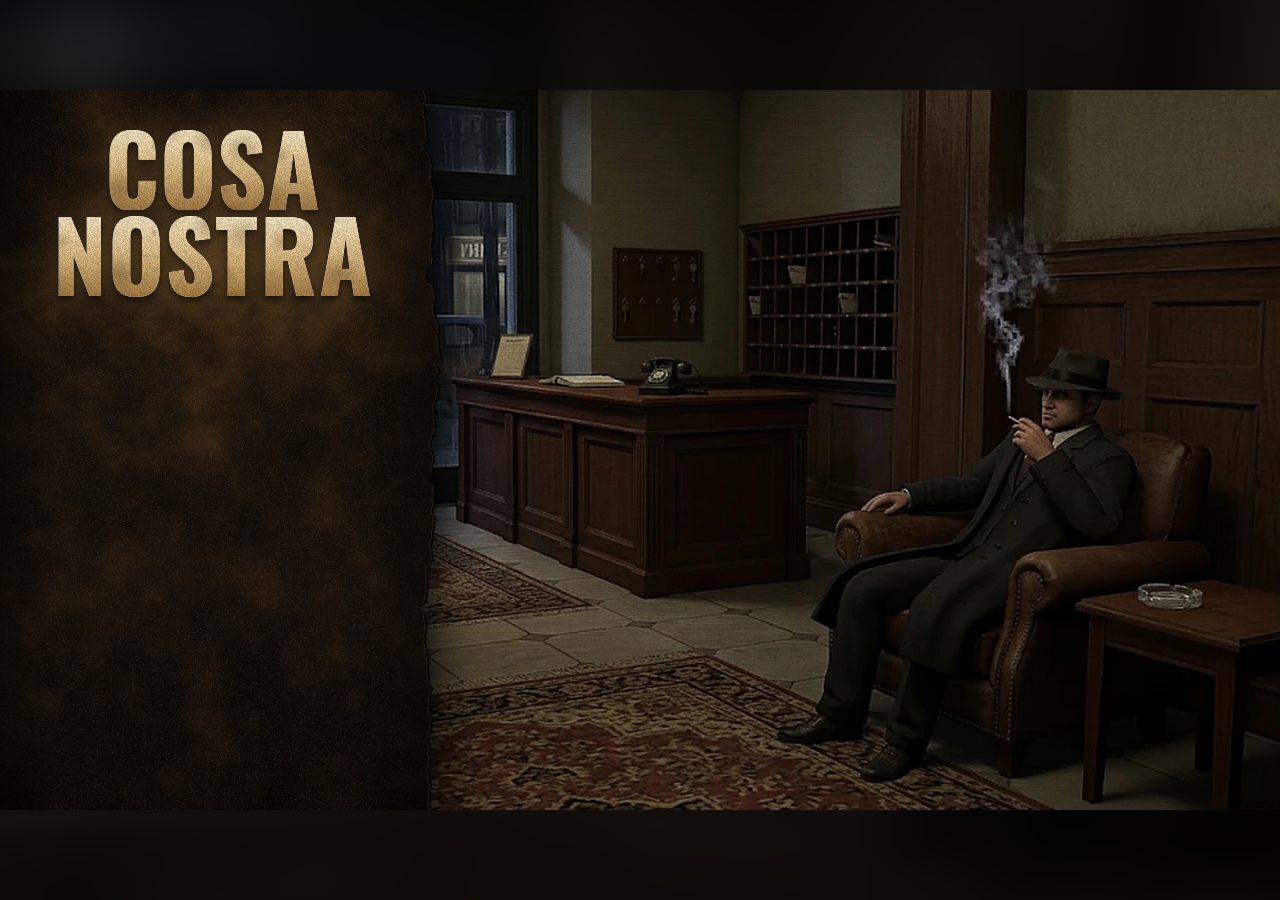
==== commit 35c9ce93: "Add the Load Game screen and a save-slot system - Load Game screen built from the case-file concept " ====
--- a/main-menu/index.html
+++ b/main-menu/index.html
@@ -7,6 +7,7 @@
   <link rel="preload" href="assets/background.jpg" as="image">
   <link rel="stylesheet" href="css/menu.css">
   <link rel="stylesheet" href="css/options.css">
+  <link rel="stylesheet" href="css/loadgame.css">
 </head>
 <body>
   <div id="viewport">
@@ -64,7 +65,10 @@
   <script src="js/menu.config.js"></script>
   <script src="js/scene.js"></script>
   <script src="js/menu.js"></script>
+  <script src="js/desk.js"></script>
+  <script src="js/saves.js"></script>
   <script src="js/options.js"></script>
+  <script src="js/loadgame.js"></script>
   <script>
     /* ---------------------------------------------------------------
        HOOK YOUR GAME UP HERE
@@ -74,16 +78,17 @@
        to bring the menu back afterwards.
 
        Actions with no handler show the "Coming soon" toast instead.
-       The two below are placeholders: replace them with your game.
+       Options and Load Game have their own screens (options.js,
+       loadgame.js). Start Game below is a placeholder.
+
+       Loading a save:   CosaLoad.onLoad((save) => { ... save.data ... });
+       Saving the game:  CosaSaves.save(1, { family, don, date, playTime, thumbnail, data });
        --------------------------------------------------------------- */
     CosaMenu.on("start-game", function () {
       // e.g. window.location.href = "game.html";
       return CosaMenu.placeholder("Start Game", "Your game starts here.");
     });
 
-    CosaMenu.on("load-game", function () {
-      return CosaMenu.placeholder("Load Game", "Your save slots go here.");
-    });
   </script>
 </body>
 </html>
--- a/main-menu/css/loadgame.css
+++ b/main-menu/css/loadgame.css
@@ -0,0 +1,242 @@
+/* =====================================================================
+   COSA NOSTRA — LOAD GAME SCREEN
+   Same desk and case file as Options (it reuses .options, .opt-title,
+   .opt-underline, .opt-arrow and .opt-stamp from options.css). Save
+   slots are index cards clipped to the sheet. Positions are on the
+   1280 x 720 stage, relative to the paper (.opt-sheet).
+   ===================================================================== */
+
+/* scroll flourishes either side of the title */
+.lg-flourish {
+  position: absolute;
+  top: 18px;
+  width: 58px;
+  height: 22px;
+  overflow: visible;
+  mix-blend-mode: multiply;
+  opacity: 0;
+  transition: opacity 0.6s ease 0.6s;
+}
+.lg-flourish path { fill: none; stroke: #2a241d; stroke-width: 1.4; stroke-linecap: round; }
+.lg-flourish.left { left: 40px; }
+.lg-flourish.right { right: 22px; transform: scaleX(-1); }
+.options.is-open .lg-flourish { opacity: 0.9; }
+
+/* ---------------- save cards ---------------- */
+.lg-card {
+  position: absolute;
+  left: 18px;
+  width: 380px;
+  height: 86px;
+  border-radius: 2px;
+  background:
+    repeating-linear-gradient(180deg, transparent 0 20px, rgba(84, 92, 110, 0.14) 20px 21px) 0 12px / 100% 100% no-repeat,
+    linear-gradient(180deg, #e9e0cb, #dcd1b8);
+  box-shadow:
+    inset 0 0 0 1px rgba(110, 92, 62, 0.35),
+    0 1px 0 rgba(255, 255, 255, 0.4),
+    0 2px 4px rgba(50, 35, 15, 0.28);
+  font-family: var(--opt-type);
+  text-transform: uppercase;
+  white-space: nowrap;
+  cursor: pointer;
+  opacity: 0;
+  transform: translateY(6px);
+  transition: opacity 0.45s ease, transform 0.5s ease;
+  transition-delay: calc(var(--i) * 90ms + 0.45s);
+}
+.options.is-open .lg-card { opacity: 1; transform: none; }
+
+/* the gold plaque the selected card turns into */
+.lg-card .lg-glow {
+  position: absolute;
+  inset: -2px;
+  border-radius: 4px;
+  background:
+    radial-gradient(ellipse 55% 75% at 38% 45%, rgba(255, 246, 212, 0.6), rgba(255, 246, 212, 0) 70%),
+    linear-gradient(180deg, #e9dcae 0%, #d8c48b 50%, #c4ac70 100%);
+  box-shadow:
+    inset 0 0 0 1.5px rgba(128, 100, 48, 0.8),
+    inset 0 2px 3px rgba(255, 250, 228, 0.7),
+    inset 0 -3px 6px rgba(110, 84, 36, 0.25),
+    0 0 14px rgba(255, 214, 140, 0.45),
+    0 3px 6px rgba(60, 40, 15, 0.3);
+  opacity: 0;
+  transition: opacity 0.2s ease;
+}
+.lg-card.is-active .lg-glow { opacity: 1; }
+.lg-card.is-active .lg-glow.ignite { animation: opt-ignite 0.4s linear; }
+.lg-card.is-blinking .lg-glow { animation: opt-blink 0.11s steps(1, end) 4; }
+
+.lg-card .lg-text { position: absolute; inset: 0; mix-blend-mode: multiply; }
+.lg-title {
+  position: absolute;
+  left: 11px;
+  top: 9px;
+  width: 272px;
+  overflow: hidden;
+  text-overflow: ellipsis;
+  font-size: 26px;
+  font-weight: 500;
+  line-height: 26px;
+  color: var(--opt-gold);
+  transition: color 0.2s ease;
+}
+.lg-card.is-active .lg-title { color: var(--opt-ink); }
+.lg-line {
+  position: absolute;
+  left: 37px;
+  width: 246px;
+  overflow: hidden;
+  text-overflow: ellipsis;
+  font-size: 21px;
+  font-weight: 500;
+  line-height: 21px;
+  letter-spacing: -0.005em;
+  color: var(--opt-ink);
+}
+.lg-line.l2 { top: 38px; }
+.lg-line.l3 { top: 59px; }
+
+/* photo stuck to the card */
+.lg-thumb {
+  position: absolute;
+  right: 6px;
+  top: 5px;
+  width: 92px;
+  height: 75px;
+  background: #1a1612;
+  box-shadow: 0 0 0 2px #f4efe2, 0 2px 4px rgba(0, 0, 0, 0.35);
+  overflow: hidden;
+}
+.lg-thumb img {
+  width: 100%;
+  height: 100%;
+  object-fit: cover;
+  display: block;
+  filter: grayscale(1) contrast(1.12) brightness(0.95);
+}
+.lg-thumb .no-photo {
+  position: absolute;
+  inset: 0;
+  display: grid;
+  place-items: center;
+  font-size: 13px;
+  font-weight: 600;
+  letter-spacing: 0.08em;
+  color: #8b8273;
+}
+
+/* empty slot */
+.lg-card.is-empty .lg-title { color: #9b9282; }
+.lg-card.is-empty .lg-line { color: #9b9282; }
+.lg-card.is-empty .lg-thumb { background: transparent; box-shadow: inset 0 0 0 1.5px rgba(120, 108, 88, 0.45); }
+.lg-card.is-shaking { animation: lg-shake 0.42s cubic-bezier(0.36, 0.07, 0.19, 0.97); }
+@keyframes lg-shake {
+  10%, 90% { transform: translateX(-2px); }
+  20%, 80% { transform: translateX(3px); }
+  30%, 50%, 70% { transform: translateX(-5px); }
+  40%, 60% { transform: translateX(5px); }
+}
+
+/* "Back to main menu" */
+.lg-back {
+  position: absolute;
+  left: 0;
+  right: 0;
+  top: 372px;
+  text-align: center;
+  font-family: var(--opt-type);
+  font-size: 26px;
+  font-weight: 500;
+  line-height: 26px;
+  text-transform: uppercase;
+  cursor: pointer;
+  opacity: 0;
+  transition: opacity 0.45s ease 0.8s;
+}
+.options.is-open .lg-back { opacity: 1; }
+.lg-back span { position: relative; display: inline-block; padding: 6px 22px; mix-blend-mode: multiply; }
+.lg-back .lg-glow {
+  position: absolute;
+  left: 50%;
+  top: -7px;
+  width: 300px;
+  height: 40px;
+  margin-left: -150px;
+  border-radius: 7px;
+  background:
+    radial-gradient(ellipse 60% 70% at 50% 45%, rgba(255, 246, 215, 0.5), rgba(255, 246, 215, 0) 70%),
+    linear-gradient(180deg, #e0d4ae 0%, #d0c08f 45%, #b9a674 100%);
+  box-shadow:
+    inset 0 0 0 1.5px rgba(122, 96, 48, 0.75),
+    inset 0 2px 3px rgba(255, 250, 225, 0.6),
+    0 2px 6px rgba(60, 40, 15, 0.25);
+  opacity: 0;
+  transition: opacity 0.2s ease;
+}
+.lg-back.is-active .lg-glow { opacity: 1; }
+.lg-back.is-active .lg-glow.ignite { animation: opt-ignite 0.4s linear; }
+
+/* pointer + paper clip that follow the selection */
+.lg-pointer {
+  position: absolute;
+  left: -6px;
+  top: 0;
+  width: 34px;
+  height: 30px;
+  pointer-events: none;
+  z-index: 3;
+  transition: transform 0.34s cubic-bezier(0.22, 1.2, 0.36, 1), opacity 0.3s ease;
+  opacity: 0;
+}
+.options.is-ready .lg-pointer { opacity: 1; }
+.lg-pointer .opt-arrow { left: 0; top: 0; margin: 0; }
+.lg-clip {
+  position: absolute;
+  left: 58px;
+  top: 0;
+  width: 20px;
+  height: 62px;
+  z-index: 3;
+  pointer-events: none;
+  overflow: visible;
+  transition: transform 0.4s cubic-bezier(0.22, 1.15, 0.36, 1), opacity 0.25s ease;
+  filter: drop-shadow(1px 2px 1px rgba(0, 0, 0, 0.3));
+  opacity: 0;
+}
+.options.is-ready .lg-clip { opacity: 1; }
+.lg-clip.is-hidden { opacity: 0 !important; }
+
+/* key hints written like the concept: [ENTER] SELECT  [ESC] BACK */
+.lg-hints {
+  position: absolute;
+  left: 0;
+  right: 0;
+  top: 678px;
+  display: flex;
+  justify-content: center;
+  gap: 30px;
+  opacity: 0;
+  transition: opacity 0.6s ease 0.9s;
+}
+.options.is-open .lg-hints { opacity: 1; }
+.lg-hints button {
+  border: 0;
+  background: none;
+  padding: 2px 4px;
+  font-family: var(--opt-type);
+  font-size: 21px;
+  font-weight: 500;
+  letter-spacing: 0.04em;
+  text-transform: uppercase;
+  color: #ddd2bd;
+  text-shadow: 0 2px 3px rgba(0, 0, 0, 0.9);
+  cursor: pointer;
+  outline: none;
+}
+.lg-hints button:hover, .lg-hints button.is-pressed { color: #fff3d6; }
+
+@media (prefers-reduced-motion: reduce) {
+  .lg-card, .lg-back { transition-delay: 0s; }
+}
